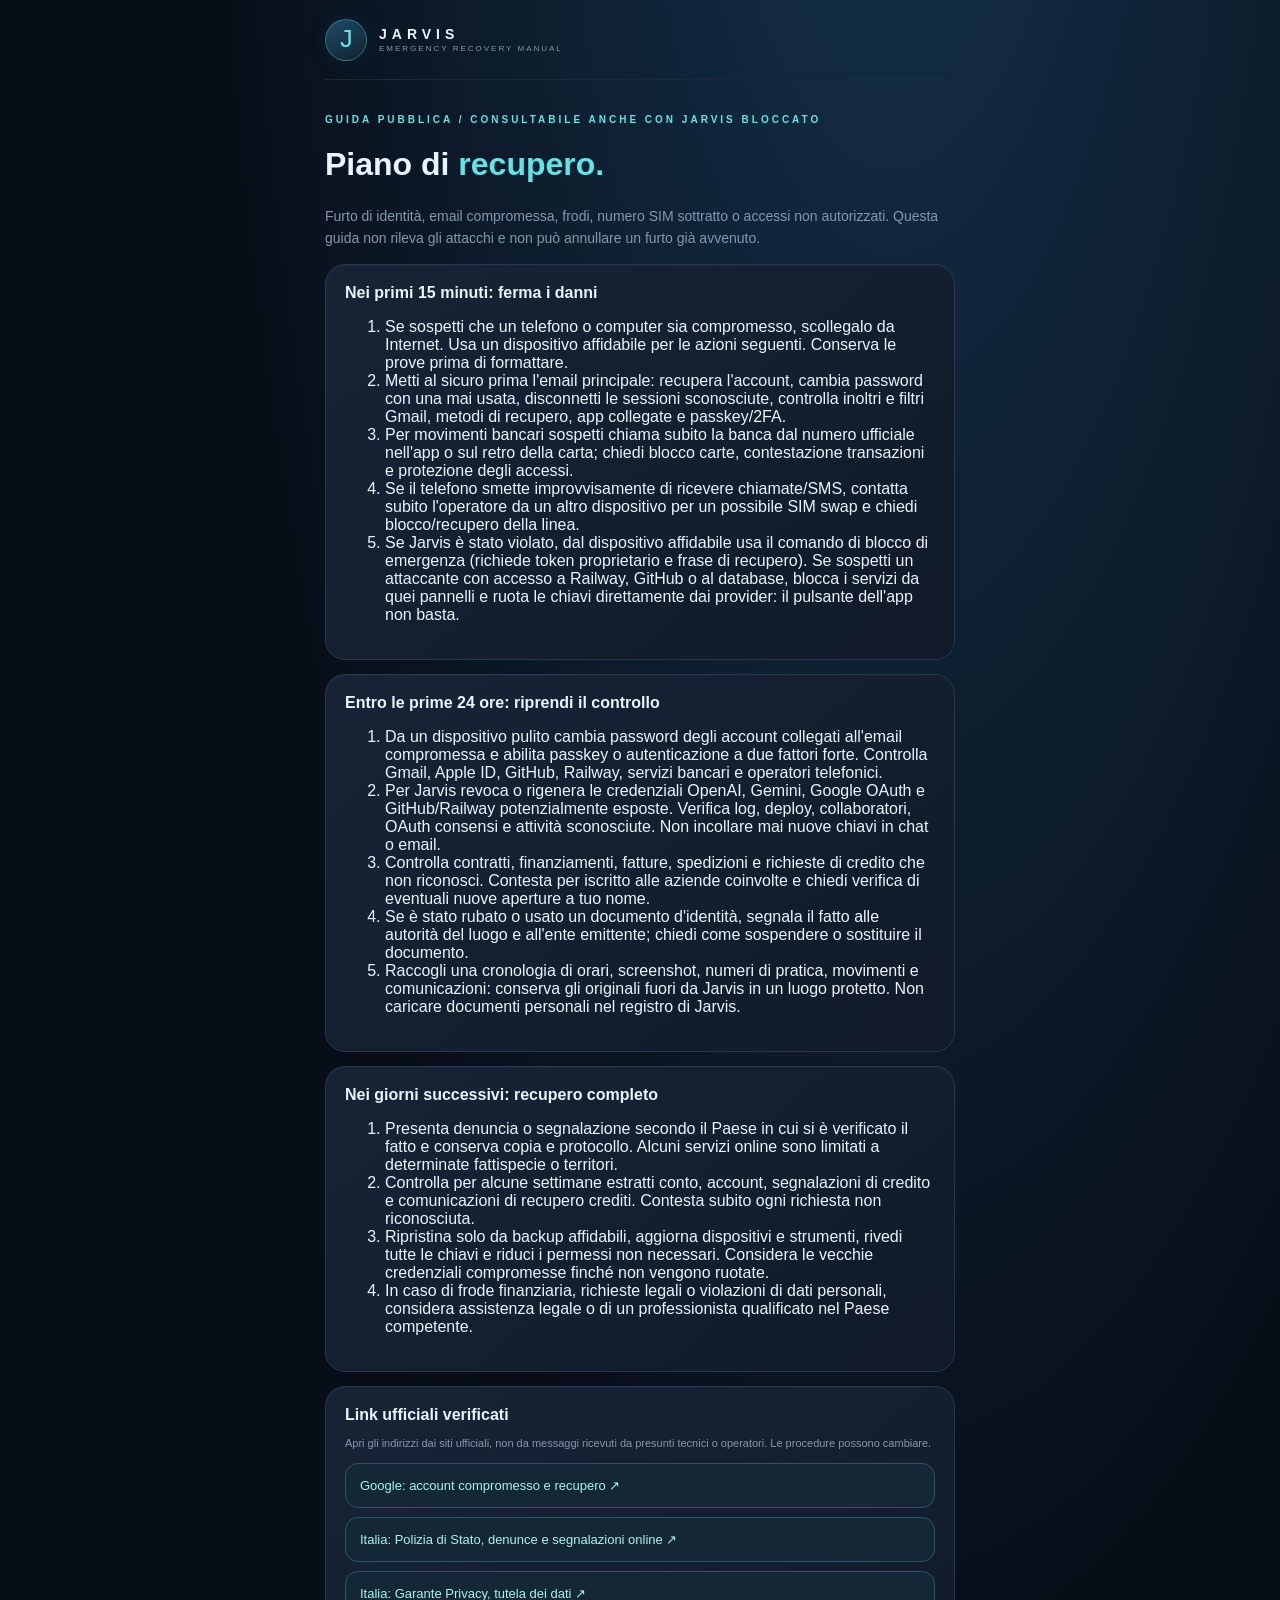
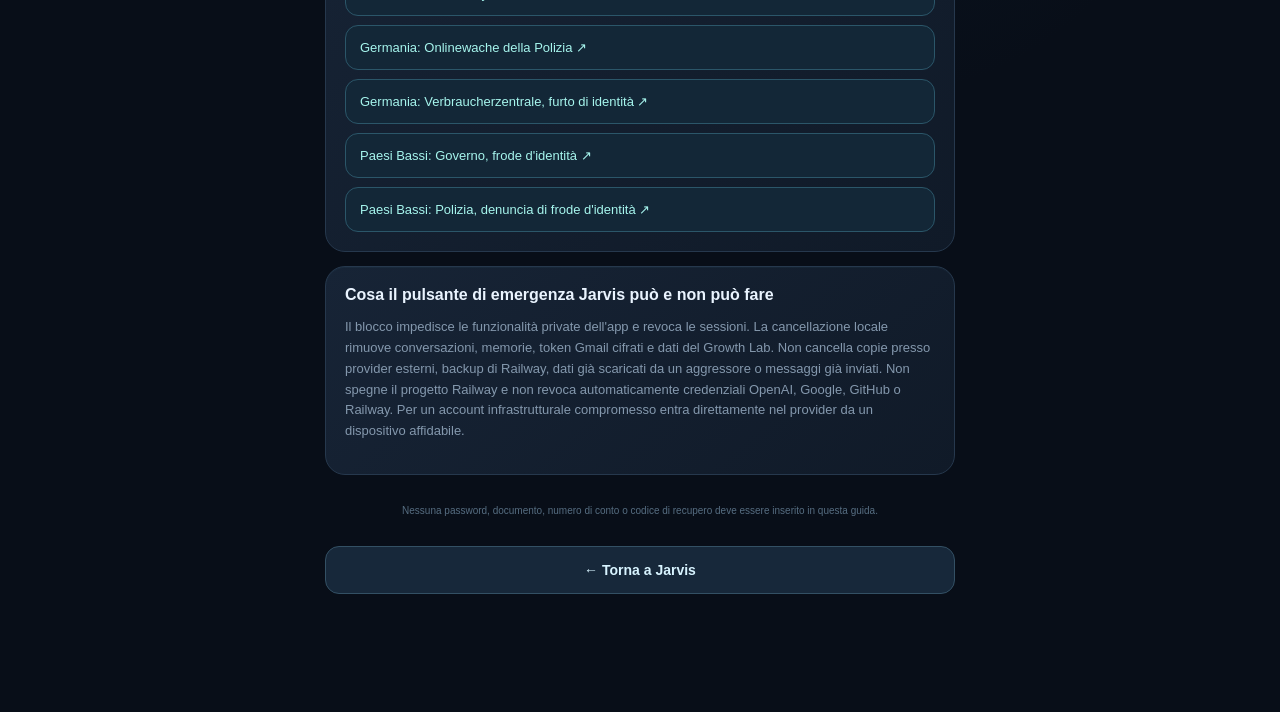
==== static/recovery.html @ c4fa8961 "Add accessible offline identity theft and infrastructure compromise recovery playbook" ====
<!doctype html>
<html lang="it">
<head>
<meta charset="utf-8">
<meta name="viewport" content="width=device-width,initial-scale=1,viewport-fit=cover">
<meta name="theme-color" content="#080e18">
<meta name="robots" content="noindex,nofollow">
<title>Jarvis | Piano di recupero d'emergenza</title>
<link rel="stylesheet" href="/static/style.css">
</head>
<body>
<main class="shell recovery-shell">
<header class="top"><div class="brandmark" aria-hidden="true">J</div><div class="brand"><b>JARVIS</b><span>EMERGENCY RECOVERY MANUAL</span></div></header>
<p class="eyebrow">GUIDA PUBBLICA / CONSULTABILE ANCHE CON JARVIS BLOCCATO</p>
<h1>Piano di <span class="accent">recupero.</span></h1>
<p class="subtitle">Furto di identità, email compromessa, frodi, numero SIM sottratto o accessi non autorizzati. Questa guida non rileva gli attacchi e non può annullare un furto già avvenuto.</p>
<section class="panel"><h2>Nei primi 15 minuti: ferma i danni</h2>
<ol class="recovery-steps">
<li>Se sospetti che un telefono o computer sia compromesso, scollegalo da Internet. Usa un dispositivo affidabile per le azioni seguenti. Conserva le prove prima di formattare.</li>
<li>Metti al sicuro prima l'email principale: recupera l'account, cambia password con una mai usata, disconnetti le sessioni sconosciute, controlla inoltri e filtri Gmail, metodi di recupero, app collegate e passkey/2FA.</li>
<li>Per movimenti bancari sospetti chiama subito la banca dal numero ufficiale nell'app o sul retro della carta; chiedi blocco carte, contestazione transazioni e protezione degli accessi.</li>
<li>Se il telefono smette improvvisamente di ricevere chiamate/SMS, contatta subito l'operatore da un altro dispositivo per un possibile SIM swap e chiedi blocco/recupero della linea.</li>
<li>Se Jarvis è stato violato, dal dispositivo affidabile usa il comando di blocco di emergenza (richiede token proprietario e frase di recupero). Se sospetti un attaccante con accesso a Railway, GitHub o al database, blocca i servizi da quei pannelli e ruota le chiavi direttamente dai provider: il pulsante dell'app non basta.</li>
</ol></section>
<section class="panel"><h2>Entro le prime 24 ore: riprendi il controllo</h2>
<ol class="recovery-steps">
<li>Da un dispositivo pulito cambia password degli account collegati all'email compromessa e abilita passkey o autenticazione a due fattori forte. Controlla Gmail, Apple ID, GitHub, Railway, servizi bancari e operatori telefonici.</li>
<li>Per Jarvis revoca o rigenera le credenziali OpenAI, Gemini, Google OAuth e GitHub/Railway potenzialmente esposte. Verifica log, deploy, collaboratori, OAuth consensi e attività sconosciute. Non incollare mai nuove chiavi in chat o email.</li>
<li>Controlla contratti, finanziamenti, fatture, spedizioni e richieste di credito che non riconosci. Contesta per iscritto alle aziende coinvolte e chiedi verifica di eventuali nuove aperture a tuo nome.</li>
<li>Se è stato rubato o usato un documento d'identità, segnala il fatto alle autorità del luogo e all'ente emittente; chiedi come sospendere o sostituire il documento.</li>
<li>Raccogli una cronologia di orari, screenshot, numeri di pratica, movimenti e comunicazioni: conserva gli originali fuori da Jarvis in un luogo protetto. Non caricare documenti personali nel registro di Jarvis.</li>
</ol></section>
<section class="panel"><h2>Nei giorni successivi: recupero completo</h2>
<ol class="recovery-steps">
<li>Presenta denuncia o segnalazione secondo il Paese in cui si è verificato il fatto e conserva copia e protocollo. Alcuni servizi online sono limitati a determinate fattispecie o territori.</li>
<li>Controlla per alcune settimane estratti conto, account, segnalazioni di credito e comunicazioni di recupero crediti. Contesta subito ogni richiesta non riconosciuta.</li>
<li>Ripristina solo da backup affidabili, aggiorna dispositivi e strumenti, rivedi tutte le chiavi e riduci i permessi non necessari. Considera le vecchie credenziali compromesse finché non vengono ruotate.</li>
<li>In caso di frode finanziaria, richieste legali o violazioni di dati personali, considera assistenza legale o di un professionista qualificato nel Paese competente.</li>
</ol></section>
<section class="panel"><h2>Link ufficiali verificati</h2>
<p class="muted small">Apri gli indirizzi dai siti ufficiali, non da messaggi ricevuti da presunti tecnici o operatori. Le procedure possono cambiare.</p>
<div class="stack">
<a class="growth-radar-item" target="_blank" rel="noopener noreferrer" href="https://support.google.com/accounts/answer/6294825?hl=it">Google: account compromesso e recupero ↗</a>
<a class="growth-radar-item" target="_blank" rel="noopener noreferrer" href="https://poliziadistato.it/articolo/denunce-online">Italia: Polizia di Stato, denunce e segnalazioni online ↗</a>
<a class="growth-radar-item" target="_blank" rel="noopener noreferrer" href="https://www.garanteprivacy.it/home/diritti/come-agire-per-tutelare-i-tuoi-dati-personali">Italia: Garante Privacy, tutela dei dati ↗</a>
<a class="growth-radar-item" target="_blank" rel="noopener noreferrer" href="https://portal.onlinewache.polizei.de/de/">Germania: Onlinewache della Polizia ↗</a>
<a class="growth-radar-item" target="_blank" rel="noopener noreferrer" href="https://www.verbraucherzentrale.de/wissen/digitale-welt/datenschutz/welche-folgen-identitaetsdiebstahl-im-internet-haben-kann-17750">Germania: Verbraucherzentrale, furto di identità ↗</a>
<a class="growth-radar-item" target="_blank" rel="noopener noreferrer" href="https://www.rijksoverheid.nl/documenten/vraag-en-antwoord/identiteitsfraude/wat-doe-ik-bij-mogelijke-identiteitsfraude">Paesi Bassi: Governo, frode d'identità ↗</a>
<a class="growth-radar-item" target="_blank" rel="noopener noreferrer" href="https://www.politie.nl/informatie/aangifte-doen-van-identiteitsfraude.html">Paesi Bassi: Polizia, denuncia di frode d'identità ↗</a>
</div>
</section>
<section class="panel"><h2>Cosa il pulsante di emergenza Jarvis può e non può fare</h2>
<p class="muted">Il blocco impedisce le funzionalità private dell'app e revoca le sessioni. La cancellazione locale rimuove conversazioni, memorie, token Gmail cifrati e dati del Growth Lab. Non cancella copie presso provider esterni, backup di Railway, dati già scaricati da un aggressore o messaggi già inviati. Non spegne il progetto Railway e non revoca automaticamente credenziali OpenAI, Google, GitHub o Railway. Per un account infrastrutturale compromesso entra direttamente nel provider da un dispositivo affidabile.</p>
</section>
<p class="foot">Nessuna password, documento, numero di conto o codice di recupero deve essere inserito in questa guida.</p>
<p><a class="secondary link-btn" href="/">← Torna a Jarvis</a></p>
</main>
</body>
</html>
---- static/style.css ----
:root{color-scheme:dark;--bg:#080e18;--panel:#111c2a;--line:#203045;--text:#eaf4ff;--muted:#8498ad;--cyan:#5de6e7;--mint:#a2f5b5;--radius:20px;font-family:-apple-system,BlinkMacSystemFont,'Segoe UI',Inter,Arial,sans-serif}*{box-sizing:border-box}body{margin:0;background:radial-gradient(ellipse at 70% -20%,#15334d 0%,transparent 55%),var(--bg);color:var(--text);min-height:100vh}button,input,textarea{font:inherit}button{cursor:pointer}button:disabled{opacity:.5;cursor:wait}a{color:inherit}.shell{max-width:700px;margin:auto;min-height:100dvh;padding:env(safe-area-inset-top) 18px calc(102px + env(safe-area-inset-bottom))}.top{height:80px;display:flex;align-items:center;border-bottom:1px solid #1b2a39;gap:12px}.brandmark{background:linear-gradient(150deg,#1c4b67,#13222e);border:1px solid #5de6e755;width:42px;height:42px;border-radius:14px;display:grid;place-items:center;color:var(--cyan);font-size:26px;font-weight:200;box-shadow:0 0 24px #40d8df12}.brand{display:flex;flex-direction:column;gap:2px}.brand b{letter-spacing:5px;font-size:14px}.brand span{letter-spacing:2px;font-size:8px;color:var(--muted)}.dot{width:8px;height:8px;border-radius:50%;margin-left:auto;background:#8d5060;box-shadow:0 0 12px #8d506055}.dot.ok{background:var(--mint);box-shadow:0 0 15px #a2f5b560}.view{display:none;animation:rise .25s ease}.view.active{display:block}@keyframes rise{from{opacity:0;transform:translateY(7px)}to{opacity:1;transform:translateY(0)}}.eyebrow{font-size:10px;letter-spacing:3px;font-weight:700;color:var(--cyan);margin:34px 0 10px}.view h1{font-size:clamp(35px,8vw,50px);font-weight:570;letter-spacing:-2px;line-height:1.08;margin:0}.accent{color:var(--cyan)}.subtitle{font-size:14px;color:var(--muted);line-height:1.6;margin:13px 0 0}.sphere{height:290px;display:grid;place-items:center;position:relative;isolation:isolate}.sphere:before{content:'';position:absolute;width:250px;height:250px;background:radial-gradient(ellipse,#2de6e620,transparent 70%);filter:blur(20px);z-index:-1}.sphere-in{width:160px;height:160px;border-radius:50%;display:grid;place-items:center;background:radial-gradient(circle at 34% 25%,#4897a3 0%,#183f56 20%,#0a1727 65%,#03060b 100%);border:1px solid #69e8ff83;box-shadow:0 0 27px #48e1f445,inset 0 0 33px #4bf7fc33,0 20px 60px #0009;position:relative}.sphere-in:after{content:'';position:absolute;inset:12px;border:1px solid #83faff44;border-radius:50%}.sphere-in span{font-size:68px;font-weight:200;color:#a7faff;text-shadow:0 0 25px #3bfff0}.sphere-halo{position:absolute;width:230px;height:230px;border:1px solid #56d7e533;border-radius:50%;box-shadow:0 0 25px #00ffff05;pointer-events:none}.sphere-caption{display:flex;justify-content:center;align-items:center;gap:8px;color:var(--muted);font-size:11px;margin-top:-20px}.pulse{background:var(--cyan);width:6px;height:6px;border-radius:50%;box-shadow:0 0 9px var(--cyan)}.actions{display:flex;gap:12px;margin:27px 0 34px}.primary,.secondary,.round{border:0;display:flex;align-items:center;justify-content:center;gap:10px;border-radius:14px;font-size:14px;font-weight:650;padding:15px 20px}.primary{background:linear-gradient(110deg,#6feee5,#96f6c6);color:#092326;box-shadow:0 5px 25px #31dad422}.primary span{margin-left:auto}.actions .primary{flex:1;justify-content:space-between}.secondary{background:#17283a;color:#d8f4ff;border:1px solid #335064}.round{width:54px;background:#152638;color:var(--cyan);border:1px solid #2b6073;font-size:20px}.section-title{display:flex;align-items:center;justify-content:space-between;margin:29px 0 13px}.section-title h2,.panel h2{font-size:16px;margin:0;font-weight:620}.text-btn{background:transparent;border:0;color:var(--cyan);font-size:12px;padding:8px 0}.stats{display:grid;grid-template-columns:1fr 1fr;gap:12px}.stats article,.panel{background:linear-gradient(140deg,#172436,#101a28);border:1px solid #26384d;border-radius:var(--radius);padding:19px}.stats article{min-height:142px;display:flex;flex-direction:column}.statlabel{font-size:9px;letter-spacing:1.4px;color:#88a4b5;font-weight:700}.stats strong{font-size:33px;font-weight:530;margin:12px 0 4px}.stats small{font-size:11px;color:var(--muted);line-height:1.4}.stack{display:flex;flex-direction:column;gap:9px}.muted{color:var(--muted);font-size:13px;line-height:1.6}.small{font-size:11px}.mail-item{padding:14px 16px;border-radius:13px;border:1px solid #2a3c51;background:#122031}.mail-item b{display:block;font-size:12px;margin-bottom:5px;overflow-wrap:anywhere}.mail-item p{color:var(--muted);font-size:12px;margin:0;line-height:1.5;overflow-wrap:anywhere}.section-head{margin-bottom:25px}.bottom{position:fixed;bottom:0;left:0;right:0;max-width:700px;margin:auto;background:#0c1521f5;backdrop-filter:blur(18px);border-top:1px solid #2b4054;display:grid;grid-template-columns:repeat(4,1fr);padding:9px 6px calc(8px + env(safe-area-inset-bottom));z-index:5}.bottom button{display:flex;flex-direction:column;align-items:center;gap:5px;border:0;background:none;color:#7f96ae;font-size:10px;letter-spacing:.2px;padding:7px 0}.bottom button span{font-size:23px;line-height:1.1}.bottom button.active{color:var(--cyan)}.messages{min-height:48dvh;max-height:58dvh;overflow-y:auto;display:flex;flex-direction:column;gap:12px;padding:8px 0 16px}.bubble{border-radius:18px;padding:13px 15px;max-width:89%;font-size:14px;line-height:1.6;overflow-wrap:anywhere;white-space:pre-wrap}.assistant{background:#142537;color:#d8e9f8;align-self:flex-start;border-top-left-radius:5px}.user{background:linear-gradient(120deg,#72dfd6,#b0f1d0);color:#0b2b2f;align-self:flex-end;border-top-right-radius:5px}.composer{display:flex;gap:9px;position:sticky;bottom:89px;background:#0b1520;border:1px solid #30485e;border-radius:18px;padding:7px}.composer input{min-width:0;flex:1;color:var(--text);border:0;background:none;padding:12px 3px;outline:0;font-size:15px}.composer button{border:0;background:#1d3345;color:var(--cyan);border-radius:12px;padding:0;width:41px;font-size:20px}.composer button[type=submit]{background:var(--cyan);color:#06343a}.chat-tools{display:flex;justify-content:space-between;align-items:center;color:var(--muted);font-size:11px;gap:10px;padding:9px 0}.chat-tools input{accent-color:var(--cyan)}.panel{margin:14px 0}.inline{display:flex;align-items:center;justify-content:space-between;gap:10px}.wrap{flex-wrap:wrap}.notice{font-size:11px;color:#8299ac;line-height:1.55;border-top:1px solid var(--line);padding-top:12px;margin-bottom:0}.formstack{display:flex;flex-direction:column;gap:13px}.formstack label{font-size:12px;color:#b9ccdd;display:flex;flex-direction:column;gap:7px}.formstack input,.formstack textarea{width:100%;background:#0d1724;border:1px solid #345067;color:#f1f8ff;border-radius:11px;padding:13px;outline:none;font-size:14px;resize:vertical}.formstack input:focus,.formstack textarea:focus{border-color:var(--cyan)}.status{font-size:12px;color:var(--cyan);min-height:14px;margin:0}.link-btn{text-decoration:none}.foot{text-align:center;color:#566d81;font-size:10px;margin:30px 0}.toast{position:fixed;z-index:10;bottom:calc(105px + env(safe-area-inset-bottom));left:50%;transform:translateX(-50%) translateY(20px);background:#d7f9f0;color:#0c2932;border-radius:12px;padding:12px 16px;max-width:min(90vw,500px);width:max-content;font-size:13px;box-shadow:0 8px 25px #0008;opacity:0;pointer-events:none;transition:opacity .2s,transform .2s}.toast.show{opacity:1;transform:translateX(-50%) translateY(0)}@media(min-width:600px){.shell{padding-left:35px;padding-right:35px}.sphere{height:310px}}@media(prefers-reduced-motion:reduce){*,*:before,*:after{animation:none!important;transition:none!important}}
/* Neural interface: subtle HUD framing, with activity tied to real chat requests. */
.neural-stage{height:310px;position:relative;margin:8px 0 18px;isolation:isolate;background:linear-gradient(#46dbed09 1px,transparent 1px),linear-gradient(90deg,#46dbed09 1px,transparent 1px);background-size:36px 36px;mask-image:linear-gradient(transparent,#000 12%,#000 88%,transparent)}.neural-canvas{width:100%;height:100%;display:block}.neural-label,.neural-coordinate{position:absolute;left:0;right:0;text-align:center;font:8px ui-monospace,SFMono-Regular,monospace;letter-spacing:2.8px;color:#6eabbc;top:18px}.neural-coordinate{top:auto;bottom:16px;font-size:7px;letter-spacing:4px}.neural-chat{display:flex;align-items:center;gap:12px;padding:0 12px;border:1px solid #47d5ed25;border-radius:16px;background:linear-gradient(110deg,#10344770,#08101c)}.neural-chat canvas{width:76px;height:76px;flex-shrink:0}.neural-chat span{font-size:11px;color:#9abac9;line-height:1.5}.thinking .neural-chat{border-color:#70f9dc80;box-shadow:0 0 24px #32f0dc12}.thinking #neural-status{color:#adffe7}.messages{min-height:40dvh;max-height:49dvh}.brandmark{border-radius:50%;font-family:ui-monospace,monospace}.panel,.stats article{box-shadow:inset 0 1px #6bdef009}.primary{background:linear-gradient(110deg,#59dfee,#9af3d4)}button:focus-visible,a:focus-visible{outline:2px solid var(--cyan);outline-offset:4px}


/* Growth Lab / futuristic mission control */
.bottom{grid-template-columns:repeat(5,1fr)}
.bottom button{font-size:9px}
.growth-hero{position:relative;display:flex;align-items:center;gap:20px;min-height:145px;overflow:hidden;border:1px solid #31ddf64a;border-radius:20px;padding:17px 21px;background:radial-gradient(ellipse at 27% 55%,#17647a66,transparent 50%),linear-gradient(130deg,#102b43,#09131f);box-shadow:inset 0 0 30px #31c8dc0b,0 12px 50px #02090e66}
.growth-orbit{position:relative;width:107px;height:107px;flex-shrink:0;border:1px solid #5bdeef88;border-radius:50%;display:grid;place-items:center;box-shadow:0 0 30px #26e6f440,inset 0 0 26px #4ee9e622;animation:grow-spin 20s linear infinite}
.growth-orbit:before,.growth-orbit:after{content:"";position:absolute;inset:13px;border:1px dotted #64f6d8aa;border-radius:50%;transform:rotate(24deg)}
.growth-orbit:after{inset:24px;border:1px solid #3acdf2aa;box-shadow:0 0 20px #2afde255}
.growth-core{font-size:32px;color:#e1fffb;font-weight:200;text-shadow:0 0 25px #a2ffff;z-index:1}
.growth-orbit i{position:absolute;width:8px;height:8px;border-radius:50%;background:#8bffec;top:3px;left:27px;box-shadow:0 0 12px #8bffec}
.growth-orbit i:last-child{top:auto;left:auto;bottom:8px;right:10px;width:4px;height:4px}
.growth-hero-copy{min-width:0;display:flex;flex-direction:column;gap:8px}.growth-hero-copy span,.growth-tag{font:9px ui-monospace,SFMono-Regular,monospace;letter-spacing:1.5px;color:#79f4ea}.growth-hero-copy strong{font-size:18px;font-weight:620}.growth-hero-copy small{font-size:11px;color:#9fb9c6;line-height:1.5}
.growth-stats{display:grid;grid-template-columns:repeat(3,minmax(0,1fr));gap:8px;margin:13px 0}.growth-stats article{min-width:0;padding:13px 7px;border:1px solid #274559;background:#112437;border-radius:14px;text-align:center}.growth-stats strong{display:block;font-size:24px;color:#c9fff6;font-weight:520}.growth-stats small{display:block;font-size:8px;color:#85a8ba;letter-spacing:.8px;margin-top:7px;line-height:1.35}
.growth-progress{height:5px;border-radius:8px;background:#264455;overflow:hidden}.growth-progress>div{width:0;height:100%;background:linear-gradient(90deg,#55d9f0,#8df6c6);box-shadow:0 0 12px #79e8eb;transition:width .3s}
.growth-task{display:flex;align-items:flex-start;gap:12px;background:linear-gradient(120deg,#12293d,#111b2c);border:1px solid #294b5d;padding:16px;border-radius:15px}.growth-task input{width:20px;height:20px;flex-shrink:0;accent-color:#61e1dc;cursor:pointer;margin:2px 0}.growth-task label{font-size:13px;line-height:1.5;cursor:pointer}.growth-task small{display:block;font:9px ui-monospace,monospace;color:#6ce5df;letter-spacing:1.3px;margin-bottom:4px}.growth-task.done{opacity:.65}.growth-task.done label{text-decoration:line-through}
.growth-answer:empty{display:none}.growth-answer{padding:16px;border:1px solid #3a8a9b;border-radius:14px;background:#0c2633;color:#e1f8f9;font-size:13px;line-height:1.65;white-space:pre-wrap;overflow-wrap:anywhere}
.growth-row{display:grid;grid-template-columns:1fr 1fr;gap:12px}.growth-idea{background:linear-gradient(135deg,#153047,#101b2b);border:1px solid #2b6676;border-radius:17px;padding:17px}.growth-idea h3{font-size:16px;color:#d8fff7;margin:9px 0 13px}.growth-idea dl{margin:0}.growth-idea dt{font-size:10px;letter-spacing:1.2px;color:#6ce5df;text-transform:uppercase;margin-top:13px}.growth-idea dd{margin:4px 0;font-size:12px;color:#afc9d8;line-height:1.6;overflow-wrap:anywhere}.growth-idea small{font-size:10px;color:#759db2}
.growth-radar-item{display:block;text-decoration:none;border:1px solid #2b5669;border-radius:13px;padding:14px;background:#132737;color:#a6f5ed;font-size:13px}.growth-radar-item:hover{border-color:#5adff0}
@keyframes grow-spin{from{transform:rotate(0)}to{transform:rotate(360deg)}}
@media(max-width:380px){.growth-hero{gap:12px;padding:13px}.growth-orbit{width:84px;height:84px}.growth-hero-copy strong{font-size:15px}.growth-stats strong{font-size:20px}}
@media(prefers-reduced-motion:reduce){.growth-orbit{animation:none}}
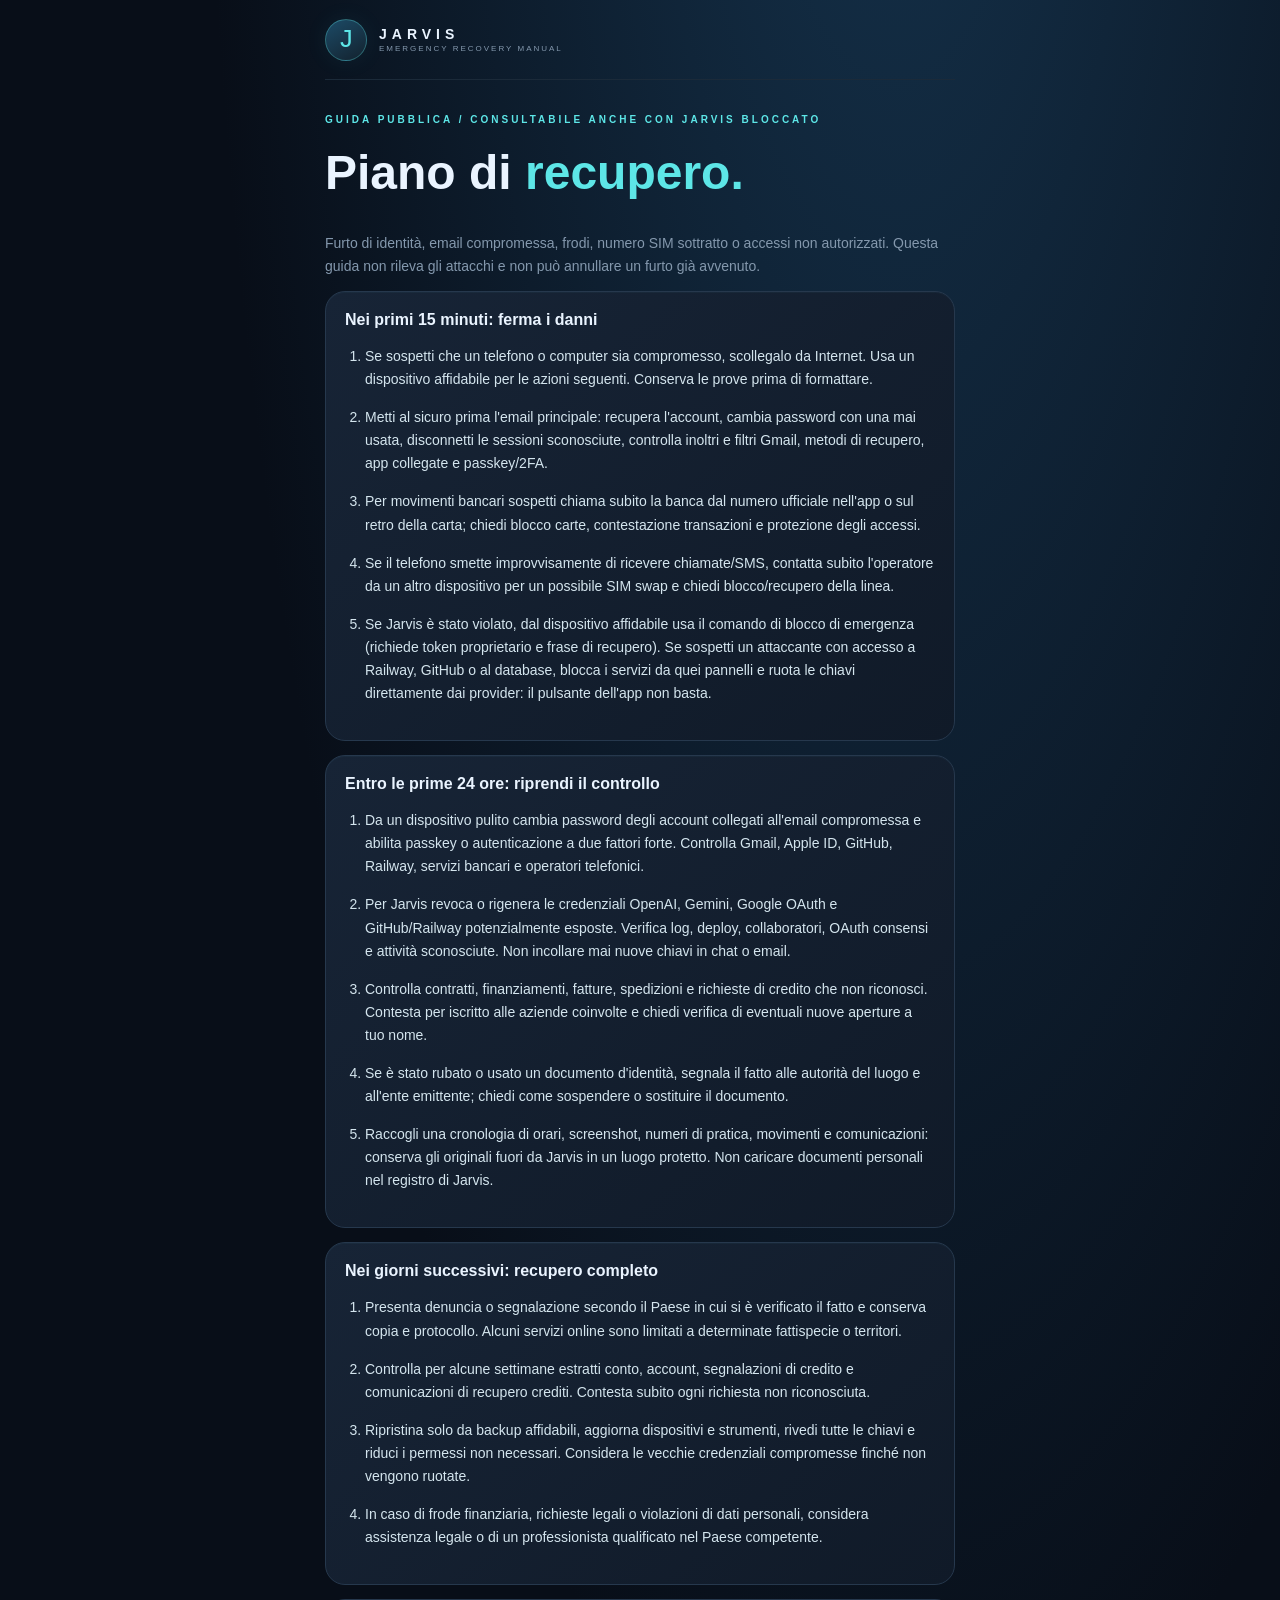
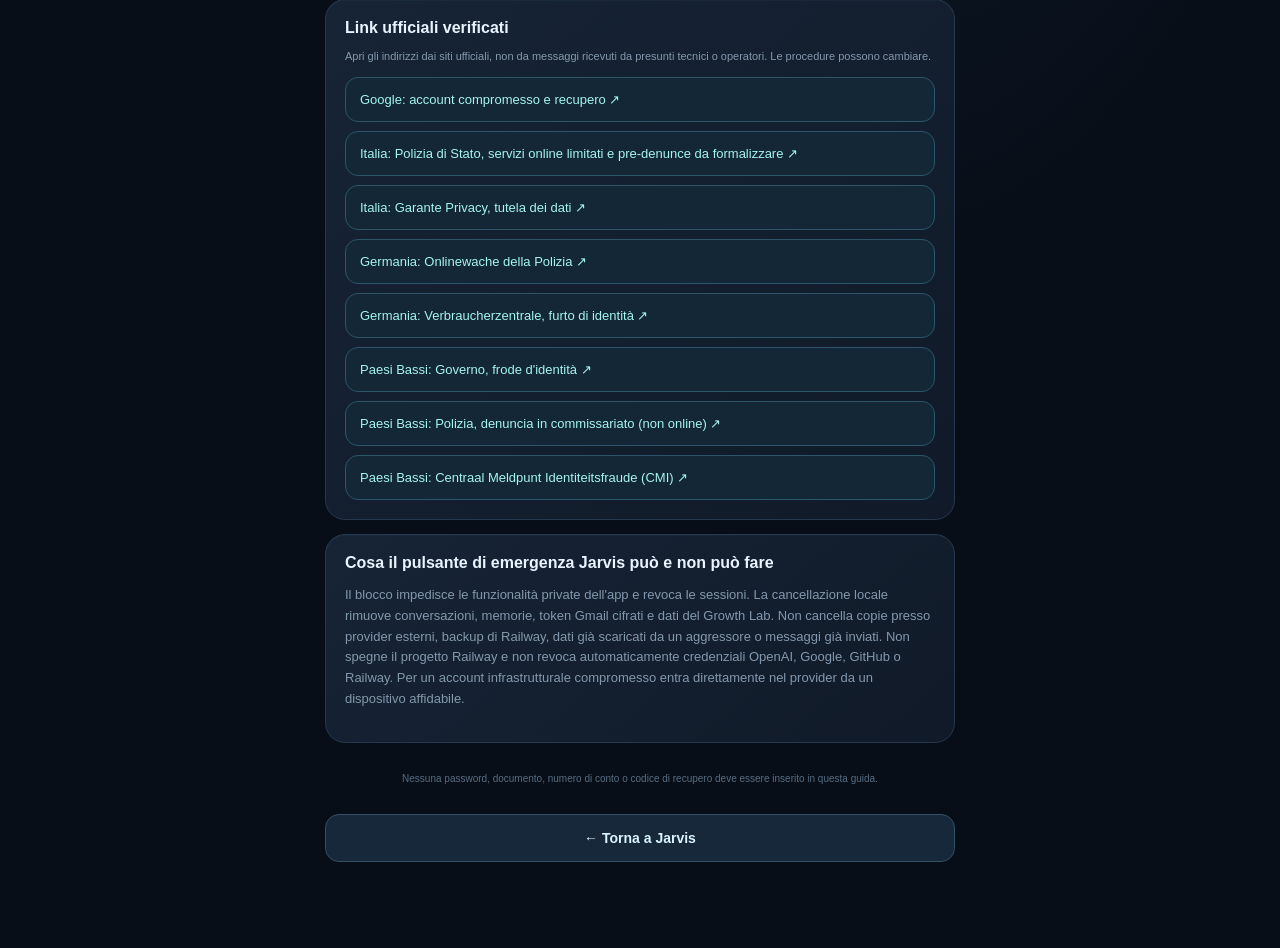
==== commit b5a20651: "Correct fraud reporting guidance and link official Netherlands CMI" ====
--- a/static/recovery.html
+++ b/static/recovery.html
@@ -41,12 +41,13 @@
 <p class="muted small">Apri gli indirizzi dai siti ufficiali, non da messaggi ricevuti da presunti tecnici o operatori. Le procedure possono cambiare.</p>
 <div class="stack">
 <a class="growth-radar-item" target="_blank" rel="noopener noreferrer" href="https://support.google.com/accounts/answer/6294825?hl=it">Google: account compromesso e recupero ↗</a>
-<a class="growth-radar-item" target="_blank" rel="noopener noreferrer" href="https://poliziadistato.it/articolo/denunce-online">Italia: Polizia di Stato, denunce e segnalazioni online ↗</a>
+<a class="growth-radar-item" target="_blank" rel="noopener noreferrer" href="https://poliziadistato.it/articolo/denunce-online">Italia: Polizia di Stato, servizi online limitati e pre-denunce da formalizzare ↗</a>
 <a class="growth-radar-item" target="_blank" rel="noopener noreferrer" href="https://www.garanteprivacy.it/home/diritti/come-agire-per-tutelare-i-tuoi-dati-personali">Italia: Garante Privacy, tutela dei dati ↗</a>
 <a class="growth-radar-item" target="_blank" rel="noopener noreferrer" href="https://portal.onlinewache.polizei.de/de/">Germania: Onlinewache della Polizia ↗</a>
 <a class="growth-radar-item" target="_blank" rel="noopener noreferrer" href="https://www.verbraucherzentrale.de/wissen/digitale-welt/datenschutz/welche-folgen-identitaetsdiebstahl-im-internet-haben-kann-17750">Germania: Verbraucherzentrale, furto di identità ↗</a>
 <a class="growth-radar-item" target="_blank" rel="noopener noreferrer" href="https://www.rijksoverheid.nl/documenten/vraag-en-antwoord/identiteitsfraude/wat-doe-ik-bij-mogelijke-identiteitsfraude">Paesi Bassi: Governo, frode d'identità ↗</a>
-<a class="growth-radar-item" target="_blank" rel="noopener noreferrer" href="https://www.politie.nl/informatie/aangifte-doen-van-identiteitsfraude.html">Paesi Bassi: Polizia, denuncia di frode d'identità ↗</a>
+<a class="growth-radar-item" target="_blank" rel="noopener noreferrer" href="https://www.politie.nl/informatie/aangifte-doen-van-identiteitsfraude.html">Paesi Bassi: Polizia, denuncia in commissariato (non online) ↗</a>
+<a class="growth-radar-item" target="_blank" rel="noopener noreferrer" href="https://www.rijksoverheid.nl/service/contact/contactgids/c/centraal-meldpunt-identiteitsfraude-cmi">Paesi Bassi: Centraal Meldpunt Identiteitsfraude (CMI) ↗</a>
 </div>
 </section>
 <section class="panel"><h2>Cosa il pulsante di emergenza Jarvis può e non può fare</h2>
--- a/static/style.css
+++ b/static/style.css
@@ -23,3 +23,5 @@
 @keyframes grow-spin{from{transform:rotate(0)}to{transform:rotate(360deg)}}
 @media(max-width:380px){.growth-hero{gap:12px;padding:13px}.growth-orbit{width:84px;height:84px}.growth-hero-copy strong{font-size:15px}.growth-stats strong{font-size:20px}}
 @media(prefers-reduced-motion:reduce){.growth-orbit{animation:none}}
+
+[hidden]{display:none!important}.emergency-danger{color:#ffced2;border-color:#9c445c;background:#421b2b}.emergency-danger:disabled{opacity:.45}.recovery-shell{padding-bottom:70px}.recovery-shell h1{margin-top:20px;font-size:clamp(34px,8vw,48px)}.recovery-steps{padding-left:20px}.recovery-steps li{margin:15px 0;color:#d4e5ee;font-size:14px;line-height:1.65}.recovery-shell .growth-radar-item{overflow-wrap:anywhere}
